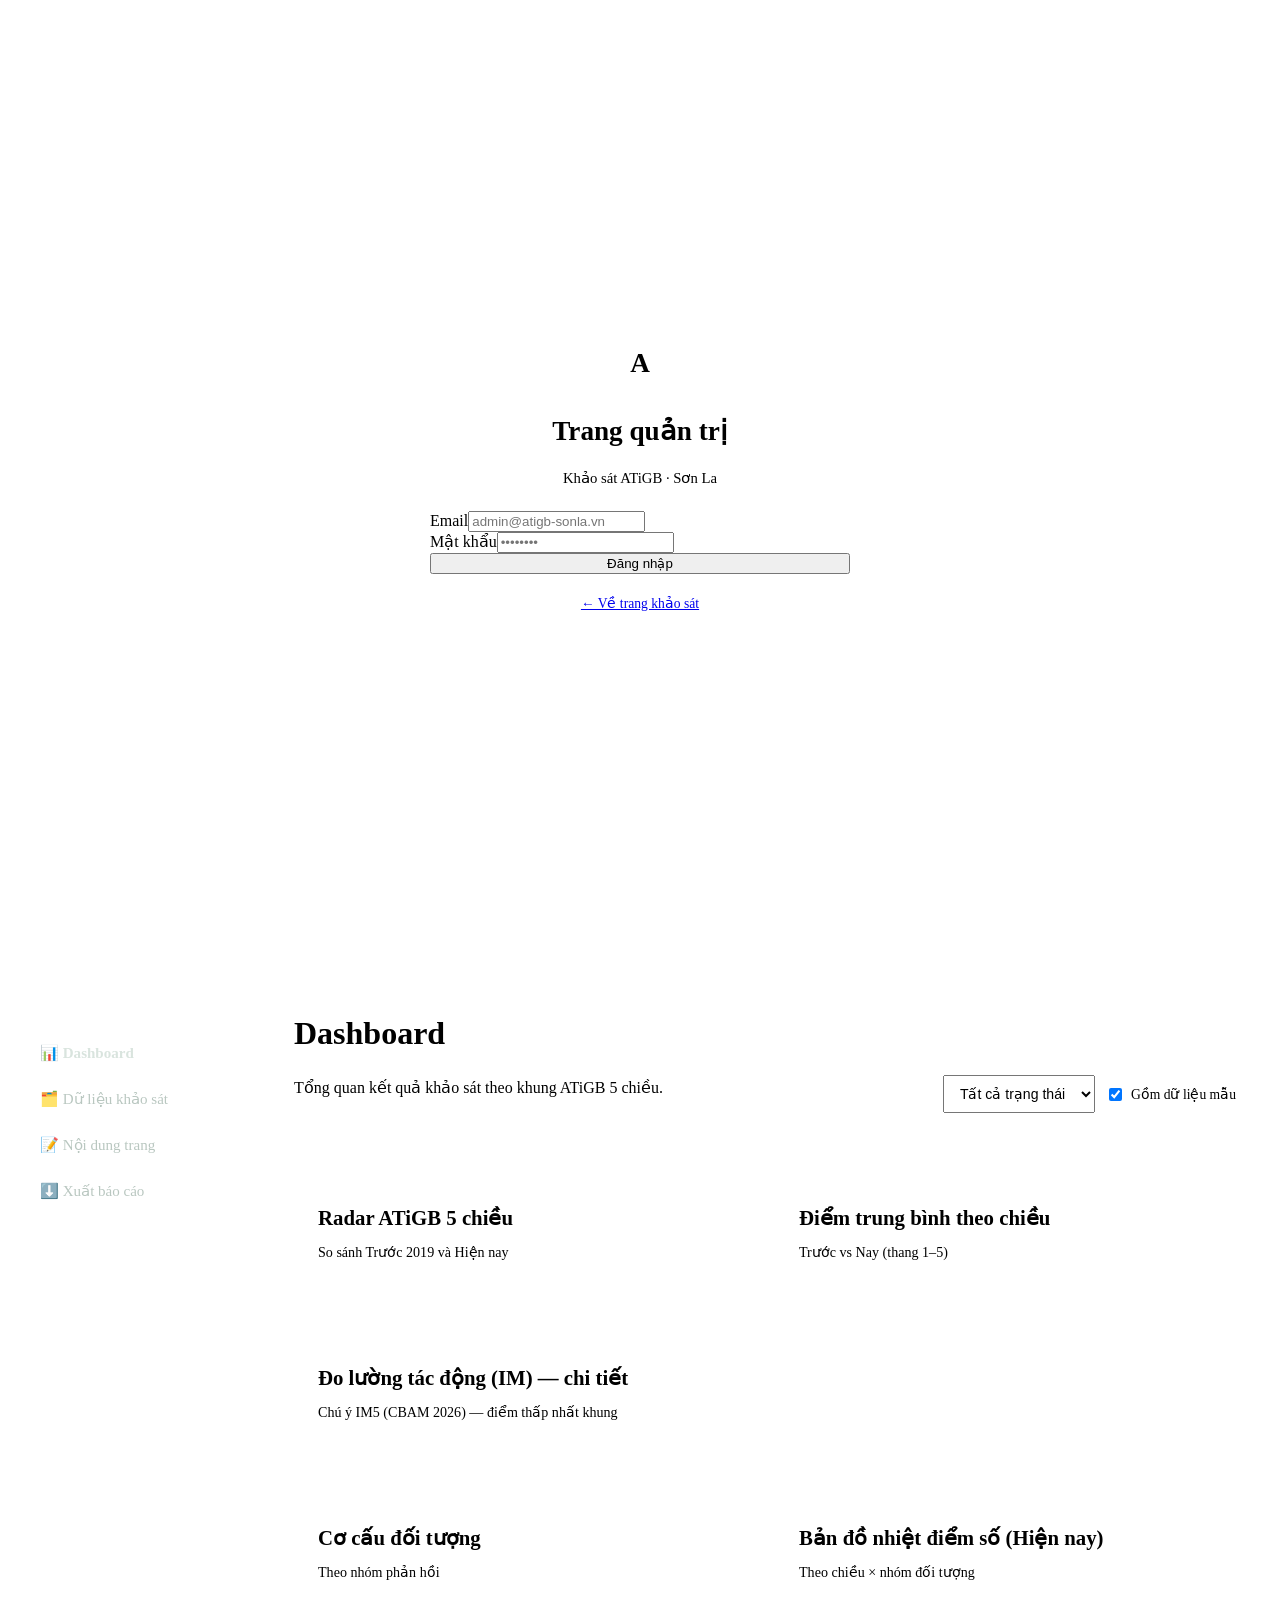
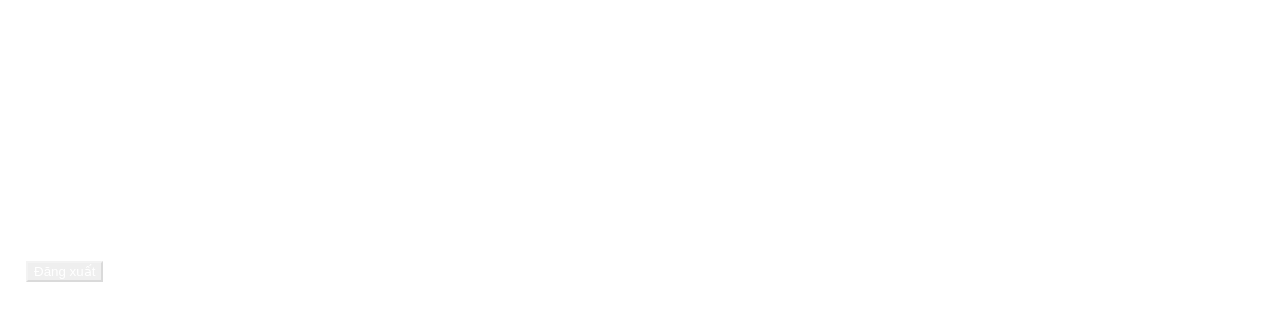
==== admin.html @ 23bc3c61 "add admin.html" ====
<!DOCTYPE html>
<html lang="vi">
<head>
<meta charset="UTF-8">
<meta name="viewport" content="width=device-width, initial-scale=1">
<title>Quản trị · Khảo sát ATiGB Sơn La</title>
<link rel="preconnect" href="https://fonts.googleapis.com">
<link rel="preconnect" href="https://fonts.gstatic.com" crossorigin>
<link href="https://fonts.googleapis.com/css2?family=Cormorant+Garamond:wght@500;600;700&family=Inter:wght@400;500;600;700&display=swap" rel="stylesheet">
<link rel="stylesheet" href="assets/style.css">
<link rel="icon" href="data:image/svg+xml,<svg xmlns='http://www.w3.org/2000/svg' viewBox='0 0 100 100'><rect width='100' height='100' rx='22' fill='%23137A3A'/><text x='50' y='68' font-size='58' text-anchor='middle' fill='%23A6E05A' font-family='Georgia'>A</text></svg>">
<style>
  body{background:var(--cream-2)}
  /* Login */
  .login-wrap{min-height:100vh;display:grid;place-items:center;padding:24px;
    background:radial-gradient(1000px 500px at 70% -10%,rgba(141,203,63,.16),transparent),linear-gradient(180deg,var(--cream),var(--cream-2))}
  .login-card{background:var(--paper);border:1px solid var(--line);border-radius:var(--radius-lg);
    padding:44px;max-width:420px;width:100%;box-shadow:var(--shadow-lg)}
  .login-card .mark{width:56px;height:56px;border-radius:16px;display:grid;place-items:center;margin:0 auto 20px;
    background:linear-gradient(135deg,var(--forest-2),var(--forest));color:var(--gold-2);font-family:var(--serif);font-size:1.7rem;font-weight:700}
  /* Admin shell */
  .admin-shell{display:grid;grid-template-columns:250px 1fr;min-height:100vh}
  .sidebar{background:var(--forest);color:#D9E4DE;padding:26px 18px;position:sticky;top:0;height:100vh;display:flex;flex-direction:column}
  .sidebar .brand{color:#fff;margin-bottom:32px}
  .sidebar .brand .mark{background:rgba(255,255,255,.1)}
  .side-nav{display:flex;flex-direction:column;gap:4px;flex:1}
  .side-nav button{display:flex;align-items:center;gap:12px;padding:12px 14px;border-radius:12px;border:none;
    background:transparent;color:#B9C7C0;font-family:var(--sans);font-size:.94rem;font-weight:500;cursor:pointer;text-align:left;transition:.2s;width:100%}
  .side-nav button:hover{background:rgba(255,255,255,.07);color:#fff}
  .side-nav button.active{background:var(--gold);color:var(--forest);font-weight:700}
  .side-foot{border-top:1px solid rgba(255,255,255,.12);padding-top:16px;font-size:.82rem;color:#8FA39A}
  .main{padding:32px 36px;overflow-x:hidden}
  .page-head{display:flex;justify-content:space-between;align-items:flex-end;flex-wrap:wrap;gap:16px;margin-bottom:28px}
  .page-head h1{font-size:2rem}
  .view{display:none}.view.active{display:block;animation:fade .35s ease}
  .kpi-grid{display:grid;grid-template-columns:repeat(4,1fr);gap:18px}
  @media(max-width:1100px){.kpi-grid{grid-template-columns:repeat(2,1fr)}.admin-shell{grid-template-columns:1fr}.sidebar{position:static;height:auto;flex-direction:row;align-items:center;flex-wrap:wrap}.side-nav{flex-direction:row;flex-wrap:wrap}.side-foot{display:none}}
  .kpi{background:var(--paper);border:1px solid var(--line);border-radius:var(--radius);padding:22px;box-shadow:var(--shadow-sm)}
  .kpi .n{font-family:var(--serif);font-size:2.6rem;color:var(--forest);line-height:1}
  .kpi .t{font-weight:600;margin-top:4px}.kpi .s{color:var(--muted);font-size:.82rem}
  .kpi .delta{font-size:.8rem;font-weight:700;padding:3px 9px;border-radius:100px;background:var(--gold-soft);color:var(--forest);display:inline-block;margin-top:8px}
  .panel{background:var(--paper);border:1px solid var(--line);border-radius:var(--radius);padding:24px;box-shadow:var(--shadow-sm);margin-top:20px}
  .panel h3{font-size:1.3rem;margin-bottom:4px}
  .panel .ph-sub{color:var(--muted);font-size:.88rem;margin-bottom:16px}
  .panel-grid{display:grid;grid-template-columns:1fr 1fr;gap:20px}
  @media(max-width:900px){.panel-grid{grid-template-columns:1fr}}
  .chart-legend{display:flex;gap:16px;justify-content:center;flex-wrap:wrap;margin-top:12px}
  .chart-legend .lg{display:inline-flex;align-items:center;gap:7px;font-size:.85rem;color:var(--ink-2);font-weight:500}
  .chart-legend .lg i{width:13px;height:13px;border-radius:4px;display:inline-block}
  table{width:100%;border-collapse:collapse;font-size:.88rem}
  th,td{padding:11px 12px;text-align:left;border-bottom:1px solid var(--line)}
  th{font-size:.74rem;letter-spacing:.05em;text-transform:uppercase;color:var(--muted);font-weight:700;position:sticky;top:0;background:var(--paper)}
  tbody tr:hover{background:var(--cream)}
  .badge-status{font-size:.72rem;font-weight:700;padding:3px 10px;border-radius:100px}
  .st-raw{background:#FBF0D6;color:#8A6D00}.st-cleaned{background:#DCF0E4;color:#1E5C40}
  .st-flagged{background:#FBE0D6;color:#8A3A1E}.st-excluded{background:#EEE;color:#888}
  .toolbar{display:flex;gap:10px;flex-wrap:wrap;align-items:center;margin-bottom:16px}
  .toolbar select,.toolbar input{padding:9px 12px;font-size:.88rem;width:auto}
  .table-scroll{overflow:auto;max-height:64vh;border:1px solid var(--line);border-radius:var(--radius-sm)}
  .icon-btn{background:none;border:1px solid var(--line-2);border-radius:8px;padding:5px 9px;cursor:pointer;font-size:.85rem;transition:.2s}
  .icon-btn:hover{border-color:var(--gold);background:var(--cream)}
  .modal-bg{position:fixed;inset:0;background:rgba(20,33,30,.5);backdrop-filter:blur(3px);z-index:100;display:none;place-items:center;padding:20px}
  .modal-bg.show{display:grid}
  .modal{background:var(--paper);border-radius:var(--radius-lg);max-width:760px;width:100%;max-height:88vh;overflow:auto;box-shadow:var(--shadow-lg)}
  .modal-head{padding:22px 26px;border-bottom:1px solid var(--line);display:flex;justify-content:space-between;align-items:center;position:sticky;top:0;background:var(--paper);z-index:2}
  .modal-body{padding:26px}
  .heat td{text-align:center;font-weight:600;color:#fff;border:2px solid var(--paper);border-radius:6px}
  .heat th{background:transparent}
  .heat td.lbl{background:var(--cream-2);color:var(--ink);text-align:left;font-weight:700}
</style>
</head>
<body>

<!-- LOGIN -->
<div class="login-wrap" id="loginView">
  <div class="login-card">
    <div class="mark">A</div>
    <h2 style="text-align:center;font-size:1.7rem">Trang quản trị</h2>
    <p style="text-align:center;color:var(--ink-2);margin-bottom:24px;font-size:.92rem">Khảo sát ATiGB · Sơn La</p>
    <form id="loginForm">
      <div class="field"><label>Email</label><input type="email" id="email" required autocomplete="username" placeholder="admin@atigb-sonla.vn"></div>
      <div class="field"><label>Mật khẩu</label><input type="password" id="password" required autocomplete="current-password" placeholder="••••••••"></div>
      <button class="btn btn-primary" style="width:100%" id="loginBtn" type="submit">Đăng nhập</button>
      <p id="loginErr" style="color:var(--danger);font-size:.85rem;text-align:center;margin-top:12px"></p>
    </form>
    <p style="text-align:center;margin-top:20px"><a href="index.html" style="font-size:.85rem">← Về trang khảo sát</a></p>
  </div>
</div>

<!-- ADMIN -->
<div class="admin-shell hidden" id="adminView">
  <aside class="sidebar">
    <div class="brand"><span class="mark">A</span><span>ATiGB Admin</span></div>
    <nav class="side-nav">
      <button data-view="dashboard" class="active">📊 Dashboard</button>
      <button data-view="responses">🗂️ Dữ liệu khảo sát</button>
      <button data-view="content">📝 Nội dung trang</button>
      <button data-view="export">⬇️ Xuất báo cáo</button>
    </nav>
    <div class="side-foot">
      <div id="userEmail" style="margin-bottom:10px;color:#B9C7C0"></div>
      <button class="btn btn-ghost btn-sm" id="logoutBtn" style="color:#fff;border-color:rgba(255,255,255,.3)">Đăng xuất</button>
    </div>
  </aside>

  <main class="main">
    <!-- DASHBOARD -->
    <section class="view active" id="view-dashboard">
      <div class="page-head">
        <div><h1>Dashboard</h1><p style="color:var(--ink-2)">Tổng quan kết quả khảo sát theo khung ATiGB 5 chiều.</p></div>
        <div class="toolbar" style="margin:0">
          <select id="dashFilter"><option value="all">Tất cả trạng thái</option><option value="cleaned">Đã làm sạch</option><option value="raw">Dữ liệu thô</option></select>
          <label style="display:flex;align-items:center;gap:6px;font-size:.85rem"><input type="checkbox" id="inclTest" checked style="width:auto"> Gồm dữ liệu mẫu</label>
        </div>
      </div>
      <div class="kpi-grid" id="kpis"></div>
      <div class="panel-grid">
        <div class="panel"><h3>Radar ATiGB 5 chiều</h3><p class="ph-sub">So sánh Trước 2019 và Hiện nay</p><div id="chartRadar"></div></div>
        <div class="panel"><h3>Điểm trung bình theo chiều</h3><p class="ph-sub">Trước vs Nay (thang 1–5)</p><div id="chartBar"></div></div>
      </div>
      <div class="panel"><h3>Đo lường tác động (IM) — chi tiết</h3><p class="ph-sub">Chú ý IM5 (CBAM 2026) — điểm thấp nhất khung</p><div id="chartLine"></div></div>
      <div class="panel-grid">
        <div class="panel"><h3>Cơ cấu đối tượng</h3><p class="ph-sub">Theo nhóm phản hồi</p><div id="chartDonut"></div></div>
        <div class="panel"><h3>Bản đồ nhiệt điểm số (Hiện nay)</h3><p class="ph-sub">Theo chiều × nhóm đối tượng</p><div id="heatTable" style="overflow:auto"></div></div>
      </div>
    </section>

    <!-- RESPONSES -->
    <section class="view" id="view-responses">
      <div class="page-head"><div><h1>Dữ liệu khảo sát</h1><p style="color:var(--ink-2)">Kiểm soát, làm sạch và chỉnh sửa phản hồi.</p></div></div>
      <div class="toolbar">
        <select id="fltType"><option value="">Mọi nhóm</option></select>
        <select id="fltStatus"><option value="">Mọi trạng thái</option><option value="raw">Thô</option><option value="cleaned">Đã sạch</option><option value="flagged">Gắn cờ</option><option value="excluded">Loại trừ</option></select>
        <select id="fltTest"><option value="">Tất cả</option><option value="false">Chỉ dữ liệu thật</option><option value="true">Chỉ dữ liệu mẫu</option></select>
        <input type="text" id="fltSearch" placeholder="Tìm địa bàn / đơn vị...">
        <span style="margin-left:auto;color:var(--muted);font-size:.85rem" id="rowCount"></span>
      </div>
      <div class="table-scroll">
        <table id="respTable">
          <thead><tr>
            <th>Thời gian</th><th>Nhóm</th><th>Địa bàn</th><th>KN</th><th>Đã trả lời</th><th>ĐTB nay</th><th>Trạng thái</th><th></th>
          </tr></thead>
          <tbody id="respBody"></tbody>
        </table>
      </div>
    </section>

    <!-- CONTENT -->
    <section class="view" id="view-content">
      <div class="page-head"><div><h1>Nội dung trang</h1><p style="color:var(--ink-2)">Quản lý tin tức và bài báo hiển thị công khai.</p></div></div>
      <div class="panel-grid">
        <div class="panel">
          <div style="display:flex;justify-content:space-between;align-items:center"><h3>Tin tức</h3><button class="btn btn-ghost btn-sm" id="addNews">+ Thêm</button></div>
          <div id="newsAdmin" class="mt-2"></div>
        </div>
        <div class="panel">
          <div style="display:flex;justify-content:space-between;align-items:center"><h3>Bài báo</h3><button class="btn btn-ghost btn-sm" id="addPub">+ Thêm</button></div>
          <div id="pubAdmin" class="mt-2"></div>
        </div>
      </div>
    </section>

    <!-- EXPORT -->
    <section class="view" id="view-export">
      <div class="page-head"><div><h1>Xuất báo cáo</h1><p style="color:var(--ink-2)">Tải dữ liệu và kết quả tổng hợp.</p></div></div>
      <div class="kpi-grid" style="grid-template-columns:repeat(3,1fr)">
        <div class="panel"><div class="icon" style="width:52px;height:52px;border-radius:14px;display:grid;place-items:center;background:var(--gold-soft);font-size:1.4rem;margin-bottom:14px">📄</div><h3>Dữ liệu thô (CSV)</h3><p style="color:var(--ink-2);font-size:.9rem;margin:8px 0 16px">Toàn bộ phản hồi, mỗi câu hỏi 1 cột (A/B).</p><button class="btn btn-primary btn-sm" id="expCsv">Tải CSV</button></div>
        <div class="panel"><div class="icon" style="width:52px;height:52px;border-radius:14px;display:grid;place-items:center;background:var(--gold-soft);font-size:1.4rem;margin-bottom:14px">🧾</div><h3>Dữ liệu JSON</h3><p style="color:var(--ink-2);font-size:.9rem;margin:8px 0 16px">Toàn bộ dữ liệu dạng JSON để phân tích SPSS/R.</p><button class="btn btn-primary btn-sm" id="expJson">Tải JSON</button></div>
        <div class="panel"><div class="icon" style="width:52px;height:52px;border-radius:14px;display:grid;place-items:center;background:var(--gold-soft);font-size:1.4rem;margin-bottom:14px">📊</div><h3>Tổng hợp ĐTB (CSV)</h3><p style="color:var(--ink-2);font-size:.9rem;margin:8px 0 16px">Điểm trung bình từng câu × trước/nay × nhóm.</p><button class="btn btn-primary btn-sm" id="expSummary">Tải tổng hợp</button></div>
      </div>
    </section>
  </main>
</div>

<!-- MODAL -->
<div class="modal-bg" id="modalBg"><div class="modal" id="modal"></div></div>

<script src="config.js"></script>
<script type="module" src="assets/admin.js"></script>
</body>
</html>
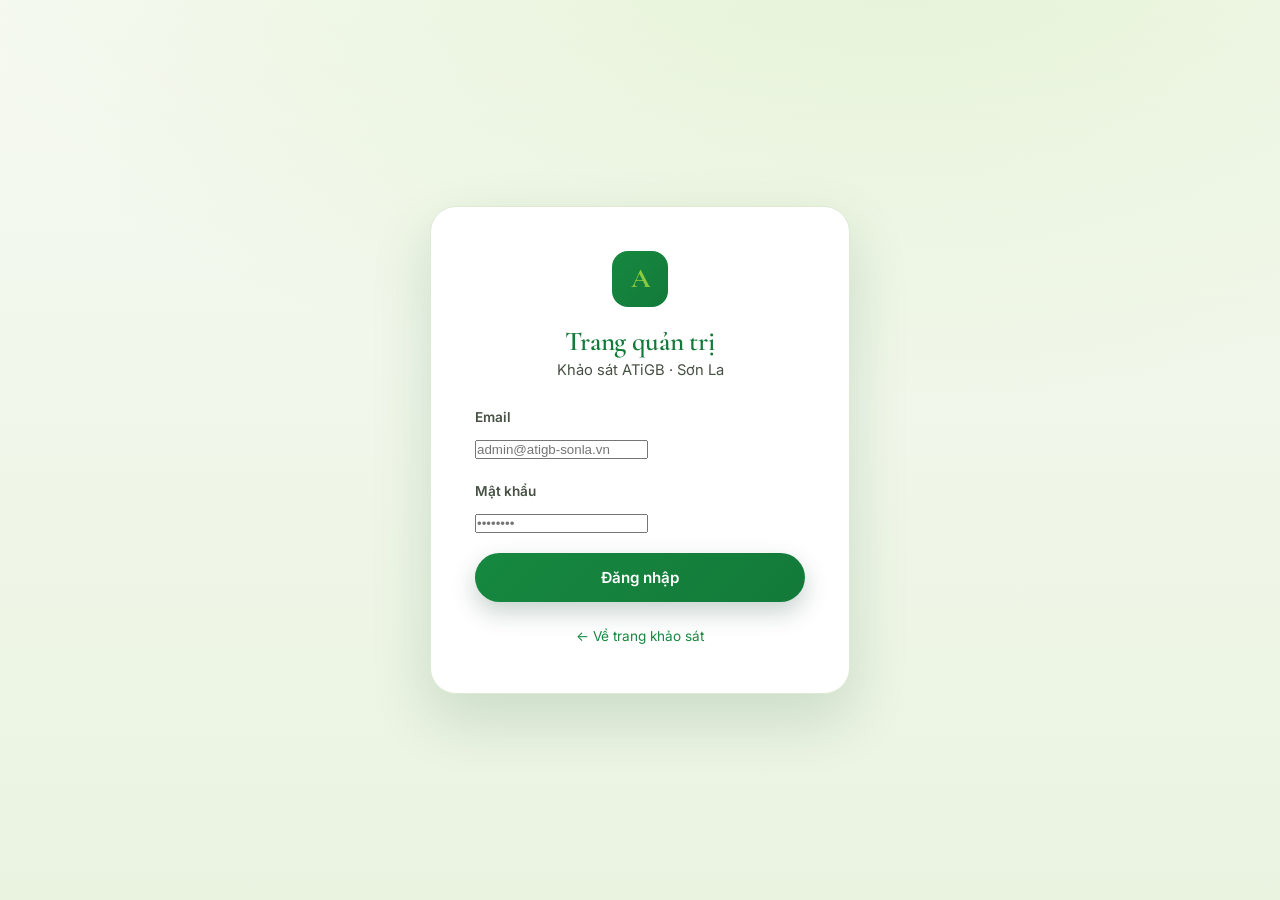
==== commit 09233221: "update admin.html" ====
--- a/admin.html
+++ b/admin.html
@@ -147,7 +147,7 @@
 
     <!-- CONTENT -->
     <section class="view" id="view-content">
-      <div class="page-head"><div><h1>Nội dung trang</h1><p style="color:var(--ink-2)">Quản lý tin tức và bài báo hiển thị công khai.</p></div></div>
+      <div class="page-head"><div><h1>Nội dung trang</h1><p style="color:var(--ink-2)">Quản lý tin tức, bài báo và ảnh sự kiện hiển thị công khai.</p></div></div>
       <div class="panel-grid">
         <div class="panel">
           <div style="display:flex;justify-content:space-between;align-items:center"><h3>Tin tức</h3><button class="btn btn-ghost btn-sm" id="addNews">+ Thêm</button></div>
@@ -157,6 +157,13 @@
           <div style="display:flex;justify-content:space-between;align-items:center"><h3>Bài báo</h3><button class="btn btn-ghost btn-sm" id="addPub">+ Thêm</button></div>
           <div id="pubAdmin" class="mt-2"></div>
         </div>
+      </div>
+      <div class="panel">
+        <div style="display:flex;justify-content:space-between;align-items:center">
+          <div><h3>Ảnh &amp; Sự kiện</h3><p class="ph-sub" style="margin:0">Ảnh khảo sát thực địa, hội thảo… (dán URL ảnh từ R2 Cloudflare)</p></div>
+          <button class="btn btn-ghost btn-sm" id="addEvent">+ Thêm sự kiện</button>
+        </div>
+        <div id="eventAdmin" class="mt-2" style="display:grid;grid-template-columns:repeat(auto-fill,minmax(220px,1fr));gap:12px"></div>
       </div>
     </section>
 
--- a/assets/style.css
+++ b/assets/style.css
@@ -0,0 +1,257 @@
+/* ============================================================
+   ATiGB Survey — Design System
+   Palette: forest green + gold + cream, luxurious & modern
+   ============================================================ */
+:root{
+  /* ASTRI brand: xanh lá đậm (wordmark) + xanh cốm (lá) + trắng */
+  --forest:#137A3A; --forest-2:#16883F; --forest-3:#2FA457;
+  --forest-deep:#0C5A29;
+  --gold:#5C9E2E; --gold-2:#8DCB3F; --gold-soft:#E9F5D7;   /* leaf/lime accent */
+  --lime:#8DCB3F; --lime-bright:#A6E05A;
+  --cream:#F6FAF2; --cream-2:#EAF3E0; --paper:#FFFFFF;
+  --ink:#182016; --ink-2:#465043; --muted:#84918010;
+  --muted:#7E8C79;
+  --line:#DFEAD3; --line-2:#CDDEBD;
+  --blue:#2E7D5B; --terra:#C77A34; --violet:#4E9A6B;
+  --danger:#B23A48; --ok:#16883F; --warn:#C99000;
+  --shadow-sm:0 1px 3px rgba(19,122,58,.07),0 1px 2px rgba(19,122,58,.05);
+  --shadow:0 8px 30px rgba(19,122,58,.10),0 2px 8px rgba(19,122,58,.06);
+  --shadow-lg:0 24px 60px rgba(12,90,41,.16);
+  --radius:18px; --radius-sm:12px; --radius-lg:26px;
+  --serif:'Cormorant Garamond',Georgia,'Times New Roman',serif;
+  --sans:'Inter',-apple-system,BlinkMacSystemFont,'Segoe UI',sans-serif;
+  --maxw:1180px;
+}
+*{box-sizing:border-box;margin:0;padding:0}
+html{scroll-behavior:smooth}
+body{
+  font-family:var(--sans);color:var(--ink);background:var(--cream);
+  line-height:1.65;font-size:16px;-webkit-font-smoothing:antialiased;
+  text-rendering:optimizeLegibility;
+}
+h1,h2,h3,h4{font-family:var(--serif);font-weight:600;line-height:1.12;letter-spacing:-.01em;color:var(--forest)}
+a{color:var(--forest-2);text-decoration:none}
+img{max-width:100%;display:block}
+.container{max-width:var(--maxw);margin:0 auto;padding:0 24px}
+.eyebrow{font-family:var(--sans);font-size:.72rem;font-weight:600;letter-spacing:.22em;
+  text-transform:uppercase;color:var(--gold);display:inline-flex;align-items:center;gap:.6em}
+.eyebrow::before{content:"";width:26px;height:1px;background:var(--gold)}
+.section{padding:96px 0;position:relative}
+.section-title{font-size:clamp(2rem,4vw,3.1rem);margin:.4rem 0 .6rem}
+.section-sub{color:var(--ink-2);max-width:640px;font-size:1.05rem}
+.center{text-align:center}
+.center .eyebrow{justify-content:center}
+.center .section-sub{margin-left:auto;margin-right:auto}
+
+/* ---------- Buttons ---------- */
+.btn{display:inline-flex;align-items:center;justify-content:center;gap:.5em;
+  font-family:var(--sans);font-weight:600;font-size:.95rem;padding:14px 28px;
+  border-radius:100px;border:1px solid transparent;cursor:pointer;transition:.25s cubic-bezier(.2,.7,.3,1);
+  text-decoration:none;white-space:nowrap}
+.btn-primary{background:linear-gradient(135deg,var(--forest-2),var(--forest));color:#fff;
+  box-shadow:0 10px 24px rgba(20,67,47,.24)}
+.btn-primary:hover{transform:translateY(-2px);box-shadow:0 16px 34px rgba(20,67,47,.30)}
+.btn-gold{background:linear-gradient(135deg,var(--gold-2),var(--gold));color:var(--forest);
+  box-shadow:0 10px 24px rgba(200,162,74,.3)}
+.btn-gold:hover{transform:translateY(-2px)}
+.btn-ghost{background:transparent;border-color:var(--line-2);color:var(--forest)}
+.btn-ghost:hover{background:var(--paper);border-color:var(--gold)}
+.btn-sm{padding:9px 16px;font-size:.85rem}
+.btn:disabled{opacity:.5;cursor:not-allowed;transform:none!important}
+
+/* ---------- Navbar ---------- */
+.nav{position:sticky;top:0;z-index:50;backdrop-filter:blur(14px);
+  background:rgba(250,247,240,.82);border-bottom:1px solid var(--line);transition:.3s}
+.nav-inner{display:flex;align-items:center;justify-content:space-between;height:74px}
+.brand{display:flex;align-items:center;gap:12px;font-family:var(--serif);font-weight:700;
+  font-size:1.15rem;color:var(--forest)}
+.brand .mark{width:40px;height:40px;border-radius:11px;display:grid;place-items:center;
+  background:linear-gradient(135deg,var(--forest-2),var(--forest));color:var(--gold-2);
+  font-family:var(--serif);font-size:1.2rem;font-weight:700;box-shadow:var(--shadow-sm)}
+.nav-links{display:flex;gap:6px;align-items:center}
+.nav-links a{padding:9px 15px;border-radius:100px;font-size:.9rem;font-weight:500;color:var(--ink-2);transition:.2s}
+.nav-links a:hover{color:var(--forest);background:var(--cream-2)}
+.nav-toggle{display:none;background:none;border:none;font-size:1.5rem;cursor:pointer;color:var(--forest)}
+@media(max-width:860px){
+  .nav-links{position:fixed;inset:74px 0 auto 0;flex-direction:column;background:var(--paper);
+    padding:16px;gap:4px;border-bottom:1px solid var(--line);box-shadow:var(--shadow);
+    transform:translateY(-120%);transition:.3s;align-items:stretch}
+  .nav-links.open{transform:translateY(0)}
+  .nav-links a{padding:14px}
+  .nav-toggle{display:block}
+}
+
+/* ---------- Hero ---------- */
+.hero{position:relative;overflow:hidden;background:
+  radial-gradient(1200px 600px at 80% -10%,rgba(141,203,63,.18),transparent 60%),
+  radial-gradient(900px 500px at 0% 20%,rgba(19,122,58,.10),transparent 55%),
+  linear-gradient(180deg,var(--cream),var(--cream-2))}
+.hero-inner{padding:90px 0 100px;display:grid;grid-template-columns:1.15fr .85fr;gap:56px;align-items:center}
+.hero h1{font-size:clamp(2.4rem,5vw,4.2rem);margin:18px 0 20px}
+.hero .lead{font-size:1.18rem;color:var(--ink-2);max-width:560px;margin-bottom:32px}
+.hero-cta{display:flex;gap:14px;flex-wrap:wrap}
+.hero-badges{display:flex;gap:28px;margin-top:40px;flex-wrap:wrap}
+.hero-badge b{display:block;font-family:var(--serif);font-size:2rem;color:var(--forest);line-height:1}
+.hero-badge span{font-size:.82rem;color:var(--muted)}
+.hero-art{position:relative}
+.hero-card{background:var(--paper);border:1px solid var(--line);border-radius:var(--radius-lg);
+  padding:30px;box-shadow:var(--shadow-lg)}
+.hero-card h4{font-family:var(--sans);font-size:.75rem;letter-spacing:.15em;text-transform:uppercase;
+  color:var(--gold);margin-bottom:18px}
+@media(max-width:860px){.hero-inner{grid-template-columns:1fr;gap:40px;padding:56px 0 64px}}
+
+/* ---------- Stat band (số liệu thật) ---------- */
+.statband{background:linear-gradient(135deg,var(--forest),var(--forest-deep));color:#fff;padding:56px 0}
+.statband .container{position:relative}
+.stat-head{display:flex;align-items:baseline;justify-content:space-between;gap:16px;flex-wrap:wrap;margin-bottom:28px}
+.stat-head h3{color:#fff;font-size:1.7rem}
+.stat-head .src{font-size:.78rem;color:rgba(255,255,255,.6)}
+.stat-grid{display:grid;grid-template-columns:repeat(6,1fr);gap:20px}
+@media(max-width:900px){.stat-grid{grid-template-columns:repeat(3,1fr)}}
+@media(max-width:560px){.stat-grid{grid-template-columns:repeat(2,1fr)}}
+.stat{position:relative;padding-left:16px}
+.stat::before{content:"";position:absolute;left:0;top:4px;bottom:4px;width:3px;border-radius:3px;background:var(--lime)}
+.stat .sn{font-family:var(--serif);font-size:2.3rem;font-weight:700;line-height:1;color:var(--lime-bright)}
+.stat .su{font-size:.78rem;color:rgba(255,255,255,.7);margin-left:4px}
+.stat .sl{font-size:.9rem;font-weight:600;margin-top:6px;color:#fff}
+.stat .ss{font-size:.76rem;color:rgba(255,255,255,.6)}
+
+/* ---------- ATiGB explainer ---------- */
+.atigb-grid{display:grid;grid-template-columns:repeat(5,1fr);gap:16px}
+@media(max-width:960px){.atigb-grid{grid-template-columns:repeat(2,1fr)}}
+@media(max-width:560px){.atigb-grid{grid-template-columns:1fr}}
+.atigb-card{background:var(--paper);border:1px solid var(--line);border-radius:var(--radius);padding:22px;
+  box-shadow:var(--shadow-sm);position:relative;overflow:hidden;transition:.3s}
+.atigb-card:hover{transform:translateY(-3px);box-shadow:var(--shadow)}
+.atigb-card::before{content:"";position:absolute;top:0;left:0;right:0;height:4px;background:var(--dc)}
+.atigb-card .code{font-family:var(--serif);font-size:2.4rem;font-weight:700;color:var(--dc);line-height:1}
+.atigb-card h4{font-size:1.12rem;margin:6px 0 4px}
+.atigb-card .full{font-size:.72rem;letter-spacing:.12em;text-transform:uppercase;color:var(--muted);font-weight:600}
+.atigb-card p{font-size:.86rem;color:var(--ink-2);margin-top:8px}
+.atigb-card .qn{margin-top:12px;font-size:.75rem;font-weight:700;color:var(--dc);background:var(--gold-soft);
+  display:inline-block;padding:3px 10px;border-radius:100px}
+
+/* ---------- Cards / grid ---------- */
+.grid{display:grid;gap:24px}
+.g-2{grid-template-columns:repeat(2,1fr)}
+.g-3{grid-template-columns:repeat(3,1fr)}
+.g-4{grid-template-columns:repeat(4,1fr)}
+@media(max-width:960px){.g-3,.g-4{grid-template-columns:repeat(2,1fr)}}
+@media(max-width:620px){.g-2,.g-3,.g-4{grid-template-columns:1fr}}
+.card{background:var(--paper);border:1px solid var(--line);border-radius:var(--radius);
+  padding:28px;box-shadow:var(--shadow-sm);transition:.3s}
+.card:hover{box-shadow:var(--shadow);transform:translateY(-3px);border-color:var(--line-2)}
+.card .icon{width:52px;height:52px;border-radius:14px;display:grid;place-items:center;
+  background:var(--gold-soft);color:var(--forest);font-size:1.4rem;margin-bottom:18px}
+.card h3{font-size:1.4rem;margin-bottom:8px}
+
+/* dimension chips */
+.dims{display:flex;gap:10px;flex-wrap:wrap;margin-top:8px}
+.dim-chip{display:inline-flex;align-items:center;gap:8px;padding:8px 14px;border-radius:100px;
+  background:var(--paper);border:1px solid var(--line);font-size:.85rem;font-weight:600}
+.dim-dot{width:10px;height:10px;border-radius:50%}
+
+/* ---------- News ---------- */
+.news-grid{display:grid;grid-template-columns:1.4fr 1fr 1fr;gap:22px}
+@media(max-width:900px){.news-grid{grid-template-columns:1fr}}
+.news-card{background:var(--paper);border:1px solid var(--line);border-radius:var(--radius);
+  overflow:hidden;box-shadow:var(--shadow-sm);transition:.3s;display:flex;flex-direction:column}
+.news-card:hover{box-shadow:var(--shadow);transform:translateY(-3px)}
+.news-card .thumb{height:170px;background:
+  linear-gradient(135deg,var(--forest),var(--forest-3));position:relative;display:grid;place-items:center;
+  color:var(--gold-2);font-size:2.4rem}
+.news-card.feature .thumb{height:240px}
+.news-body{padding:22px;display:flex;flex-direction:column;gap:10px;flex:1}
+.news-body .meta{font-size:.78rem;color:var(--muted);display:flex;gap:10px;align-items:center}
+.news-body h3{font-size:1.25rem}
+.tag{font-size:.72rem;font-weight:600;color:var(--gold);letter-spacing:.08em;text-transform:uppercase}
+
+/* ---------- Survey ---------- */
+.survey-wrap{max-width:900px;margin:0 auto}
+.progress-bar{position:sticky;top:74px;z-index:20;background:rgba(250,247,240,.9);
+  backdrop-filter:blur(10px);padding:16px 0;border-bottom:1px solid var(--line)}
+.progress-track{height:8px;background:var(--cream-2);border-radius:100px;overflow:hidden}
+.progress-fill{height:100%;background:linear-gradient(90deg,var(--gold),var(--forest-3));
+  border-radius:100px;transition:width .4s cubic-bezier(.2,.7,.3,1);width:0}
+.progress-meta{display:flex;justify-content:space-between;font-size:.82rem;color:var(--ink-2);margin-top:8px}
+.step{display:none;animation:fade .4s ease}
+.step.active{display:block}
+@keyframes fade{from{opacity:0;transform:translateY(10px)}to{opacity:1;transform:none}}
+.step-head{margin-bottom:24px}
+.step-head .badge{display:inline-flex;align-items:center;gap:8px;padding:7px 15px;border-radius:100px;
+  font-size:.8rem;font-weight:700;color:#fff;margin-bottom:12px}
+.q-item{background:var(--paper);border:1px solid var(--line);border-radius:var(--radius);
+  padding:22px 24px;margin-bottom:16px;box-shadow:var(--shadow-sm)}
+.q-item .q-text{font-weight:500;margin-bottom:16px;display:flex;gap:10px}
+.q-item .q-num{color:var(--gold);font-family:var(--serif);font-weight:700;font-size:1.05rem}
+.q-cols{display:grid;grid-template-columns:1fr 1fr;gap:20px}
+@media(max-width:620px){.q-cols{grid-template-columns:1fr}}
+.q-col-label{font-size:.78rem;font-weight:700;letter-spacing:.05em;text-transform:uppercase;margin-bottom:8px}
+.q-col-label.before{color:var(--terra)}
+.q-col-label.now{color:var(--blue)}
+.likert{display:flex;gap:6px}
+.likert label{flex:1;position:relative;cursor:pointer}
+.likert input{position:absolute;opacity:0}
+.likert .dot{display:grid;place-items:center;height:42px;border-radius:11px;
+  border:1.5px solid var(--line-2);background:var(--cream);font-weight:600;font-size:.95rem;
+  color:var(--ink-2);transition:.18s}
+.likert label:hover .dot{border-color:var(--gold)}
+.likert.before input:checked+.dot{background:var(--terra);border-color:var(--terra);color:#fff}
+.likert.now input:checked+.dot{background:var(--blue);border-color:var(--blue);color:#fff}
+.scale-hint{display:flex;justify-content:space-between;font-size:.72rem;color:var(--muted);margin-top:6px}
+.survey-nav{display:flex;justify-content:space-between;gap:14px;margin-top:28px}
+.open-q{margin-bottom:20px}
+.open-q label{display:block;font-weight:500;margin-bottom:10px}
+textarea,input[type=text],input[type=number],select{
+  width:100%;font-family:var(--sans);font-size:.95rem;padding:13px 15px;border:1.5px solid var(--line-2);
+  border-radius:var(--radius-sm);background:var(--paper);color:var(--ink);transition:.2s;resize:vertical}
+textarea:focus,input:focus,select:focus{outline:none;border-color:var(--gold);box-shadow:0 0 0 4px var(--gold-soft)}
+.field{margin-bottom:18px}
+.field label{display:block;font-size:.85rem;font-weight:600;margin-bottom:7px;color:var(--ink-2)}
+.field-row{display:grid;grid-template-columns:1fr 1fr;gap:16px}
+@media(max-width:620px){.field-row{grid-template-columns:1fr}}
+.thankyou{text-align:center;padding:60px 20px}
+.thankyou .check{width:90px;height:90px;border-radius:50%;margin:0 auto 24px;display:grid;place-items:center;
+  background:linear-gradient(135deg,var(--forest-3),var(--forest));color:var(--gold-2);font-size:2.6rem;
+  box-shadow:var(--shadow-lg)}
+
+/* ---------- Publications & events ---------- */
+.pub-item{display:flex;gap:18px;padding:22px;background:var(--paper);border:1px solid var(--line);
+  border-radius:var(--radius);box-shadow:var(--shadow-sm);transition:.3s}
+.pub-item:hover{box-shadow:var(--shadow);transform:translateY(-2px)}
+.pub-code{flex-shrink:0;width:54px;height:54px;border-radius:14px;display:grid;place-items:center;
+  background:var(--forest);color:var(--gold-2);font-family:var(--serif);font-weight:700;font-size:1.1rem}
+.pub-meta{display:flex;gap:8px;flex-wrap:wrap;margin-top:10px}
+.pill{font-size:.72rem;font-weight:600;padding:4px 11px;border-radius:100px;background:var(--cream-2);color:var(--ink-2)}
+.pill.q{background:var(--gold-soft);color:var(--forest)}
+.gallery{display:grid;grid-template-columns:repeat(3,1fr);gap:16px}
+@media(max-width:760px){.gallery{grid-template-columns:repeat(2,1fr)}}
+.gallery .ph{aspect-ratio:4/3;border-radius:var(--radius);background:linear-gradient(135deg,var(--forest-3),var(--forest));
+  display:grid;place-items:center;color:var(--gold-2);font-size:2rem;position:relative;overflow:hidden}
+.gallery .ph span.cap{position:absolute;bottom:0;left:0;right:0;padding:14px;font-family:var(--sans);
+  font-size:.82rem;color:#fff;background:linear-gradient(transparent,rgba(20,67,47,.85));text-align:left}
+
+/* ---------- Footer ---------- */
+.footer{background:var(--forest);color:#D9E4DE;padding:64px 0 32px}
+.footer h4{color:#fff;font-family:var(--sans);font-size:.78rem;letter-spacing:.14em;text-transform:uppercase;
+  color:var(--gold-2);margin-bottom:16px}
+.footer a{color:#B9C7C0}.footer a:hover{color:var(--gold-2)}
+.footer-grid{display:grid;grid-template-columns:1.5fr 1fr 1fr;gap:40px;margin-bottom:40px}
+@media(max-width:760px){.footer-grid{grid-template-columns:1fr}}
+.footer-bottom{border-top:1px solid rgba(255,255,255,.12);padding-top:24px;font-size:.85rem;color:#8FA39A;
+  display:flex;justify-content:space-between;flex-wrap:wrap;gap:10px}
+
+/* ---------- Toast ---------- */
+.toast{position:fixed;bottom:24px;left:50%;transform:translateX(-50%) translateY(120%);
+  background:var(--forest);color:#fff;padding:14px 24px;border-radius:100px;box-shadow:var(--shadow-lg);
+  z-index:200;transition:.4s;font-size:.9rem;font-weight:500}
+.toast.show{transform:translateX(-50%) translateY(0)}
+.toast.err{background:var(--danger)}
+
+/* ---------- utilities ---------- */
+.mt-1{margin-top:12px}.mt-2{margin-top:24px}.mt-3{margin-top:40px}
+.hidden{display:none!important}
+.spinner{width:20px;height:20px;border:2.5px solid rgba(255,255,255,.35);border-top-color:#fff;
+  border-radius:50%;animation:spin .7s linear infinite;display:inline-block}
+@keyframes spin{to{transform:rotate(360deg)}}
+.divider-leaf{text-align:center;color:var(--gold);font-size:1.4rem;margin:8px 0}
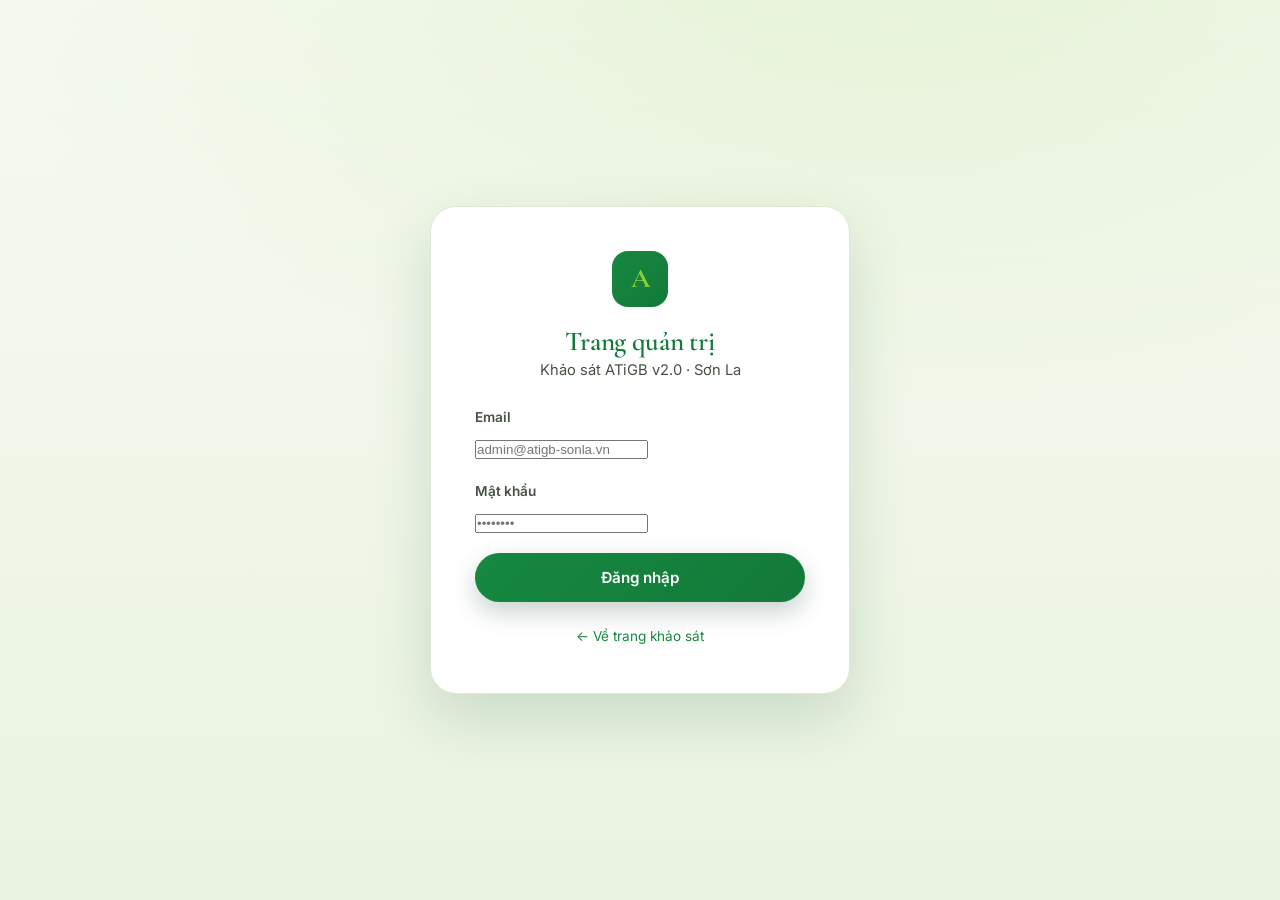
==== commit e3a5a523: "ATiGB v2.0 admin: 7-dimension support, enumerator management, data quality dashboard, multi-round co" ====
--- a/admin.html
+++ b/admin.html
@@ -3,11 +3,12 @@
 <head>
 <meta charset="UTF-8">
 <meta name="viewport" content="width=device-width, initial-scale=1">
-<title>Quản trị · Khảo sát ATiGB Sơn La</title>
+<title>Quản trị · Khảo sát ATiGB Sơn La v2.0</title>
 <link rel="preconnect" href="https://fonts.googleapis.com">
 <link rel="preconnect" href="https://fonts.gstatic.com" crossorigin>
 <link href="https://fonts.googleapis.com/css2?family=Cormorant+Garamond:wght@500;600;700&family=Inter:wght@400;500;600;700&display=swap" rel="stylesheet">
-<link rel="stylesheet" href="assets/style.css">
+<link rel="stylesheet" href="assets/style.css?v=20260909">
+<link rel="stylesheet" href="assets/v2.css?v=20260909">
 <link rel="icon" href="data:image/svg+xml,<svg xmlns='http://www.w3.org/2000/svg' viewBox='0 0 100 100'><rect width='100' height='100' rx='22' fill='%23137A3A'/><text x='50' y='68' font-size='58' text-anchor='middle' fill='%23A6E05A' font-family='Georgia'>A</text></svg>">
 <style>
   body{background:var(--cream-2)}
@@ -23,11 +24,12 @@
   .sidebar{background:var(--forest);color:#D9E4DE;padding:26px 18px;position:sticky;top:0;height:100vh;display:flex;flex-direction:column}
   .sidebar .brand{color:#fff;margin-bottom:32px}
   .sidebar .brand .mark{background:rgba(255,255,255,.1)}
-  .side-nav{display:flex;flex-direction:column;gap:4px;flex:1}
+  .side-nav{display:flex;flex-direction:column;gap:4px;flex:1;overflow-y:auto}
   .side-nav button{display:flex;align-items:center;gap:12px;padding:12px 14px;border-radius:12px;border:none;
     background:transparent;color:#B9C7C0;font-family:var(--sans);font-size:.94rem;font-weight:500;cursor:pointer;text-align:left;transition:.2s;width:100%}
   .side-nav button:hover{background:rgba(255,255,255,.07);color:#fff}
   .side-nav button.active{background:var(--gold);color:var(--forest);font-weight:700}
+  .side-nav .nav-section{font-size:.7rem;text-transform:uppercase;letter-spacing:.08em;color:#6B8278;padding:14px 14px 6px;font-weight:700}
   .side-foot{border-top:1px solid rgba(255,255,255,.12);padding-top:16px;font-size:.82rem;color:#8FA39A}
   .main{padding:32px 36px;overflow-x:hidden}
   .page-head{display:flex;justify-content:space-between;align-items:flex-end;flex-wrap:wrap;gap:16px;margin-bottom:28px}
@@ -76,7 +78,7 @@
   <div class="login-card">
     <div class="mark">A</div>
     <h2 style="text-align:center;font-size:1.7rem">Trang quản trị</h2>
-    <p style="text-align:center;color:var(--ink-2);margin-bottom:24px;font-size:.92rem">Khảo sát ATiGB · Sơn La</p>
+    <p style="text-align:center;color:var(--ink-2);margin-bottom:24px;font-size:.92rem">Khảo sát ATiGB v2.0 · Sơn La</p>
     <form id="loginForm">
       <div class="field"><label>Email</label><input type="email" id="email" required autocomplete="username" placeholder="admin@atigb-sonla.vn"></div>
       <div class="field"><label>Mật khẩu</label><input type="password" id="password" required autocomplete="current-password" placeholder="••••••••"></div>
@@ -90,10 +92,16 @@
 <!-- ADMIN -->
 <div class="admin-shell hidden" id="adminView">
   <aside class="sidebar">
-    <div class="brand"><span class="mark">A</span><span>ATiGB Admin</span></div>
+    <div class="brand"><span class="mark">A</span><span>ATiGB Admin v2</span></div>
     <nav class="side-nav">
+      <div class="nav-section">Phân tích</div>
       <button data-view="dashboard" class="active">📊 Dashboard</button>
+      <button data-view="quality">🔍 Chất lượng dữ liệu</button>
+      <button data-view="rounds">🔄 So sánh đa đợt</button>
+      <div class="nav-section">Dữ liệu</div>
       <button data-view="responses">🗂️ Dữ liệu khảo sát</button>
+      <button data-view="enumerators">👥 Điều tra viên</button>
+      <div class="nav-section">Nội dung</div>
       <button data-view="content">📝 Nội dung trang</button>
       <button data-view="export">⬇️ Xuất báo cáo</button>
     </nav>
@@ -107,7 +115,7 @@
     <!-- DASHBOARD -->
     <section class="view active" id="view-dashboard">
       <div class="page-head">
-        <div><h1>Dashboard</h1><p style="color:var(--ink-2)">Tổng quan kết quả khảo sát theo khung ATiGB 5 chiều.</p></div>
+        <div><h1>Dashboard</h1><p style="color:var(--ink-2)">Tổng quan kết quả khảo sát theo khung ATiGB (tự phát hiện v1.0/v2.0).</p></div>
         <div class="toolbar" style="margin:0">
           <select id="dashFilter"><option value="all">Tất cả trạng thái</option><option value="cleaned">Đã làm sạch</option><option value="raw">Dữ liệu thô</option></select>
           <label style="display:flex;align-items:center;gap:6px;font-size:.85rem"><input type="checkbox" id="inclTest" checked style="width:auto"> Gồm dữ liệu mẫu</label>
@@ -115,7 +123,7 @@
       </div>
       <div class="kpi-grid" id="kpis"></div>
       <div class="panel-grid">
-        <div class="panel"><h3>Radar ATiGB 5 chiều</h3><p class="ph-sub">So sánh Trước 2019 và Hiện nay</p><div id="chartRadar"></div></div>
+        <div class="panel"><h3>Radar ATiGB</h3><p class="ph-sub">So sánh Trước 2019 và Hiện nay</p><div id="chartRadar"></div></div>
         <div class="panel"><h3>Điểm trung bình theo chiều</h3><p class="ph-sub">Trước vs Nay (thang 1–5)</p><div id="chartBar"></div></div>
       </div>
       <div class="panel"><h3>Đo lường tác động (IM) — chi tiết</h3><p class="ph-sub">Chú ý IM5 (CBAM 2026) — điểm thấp nhất khung</p><div id="chartLine"></div></div>
@@ -123,6 +131,22 @@
         <div class="panel"><h3>Cơ cấu đối tượng</h3><p class="ph-sub">Theo nhóm phản hồi</p><div id="chartDonut"></div></div>
         <div class="panel"><h3>Bản đồ nhiệt điểm số (Hiện nay)</h3><p class="ph-sub">Theo chiều × nhóm đối tượng</p><div id="heatTable" style="overflow:auto"></div></div>
       </div>
+    </section>
+
+    <!-- DATA QUALITY -->
+    <section class="view" id="view-quality">
+      <div class="page-head">
+        <div><h1>Chất lượng dữ liệu</h1><p style="color:var(--ink-2)">Kiểm tra hoàn thành, straight-lining, extreme responding và điểm chất lượng từng phiếu.</p></div>
+      </div>
+      <div id="qualityRoot"></div>
+    </section>
+
+    <!-- MULTI-ROUND COMPARISON -->
+    <section class="view" id="view-rounds">
+      <div class="page-head">
+        <div><h1>So sánh đa đợt</h1><p style="color:var(--ink-2)">So sánh kết quả giữa đợt 1 (v1.0, 5 chiều) và đợt 2 (v2.0, 7 chiều).</p></div>
+      </div>
+      <div id="roundsRoot"></div>
     </section>
 
     <!-- RESPONSES -->
@@ -132,15 +156,32 @@
         <select id="fltType"><option value="">Mọi nhóm</option></select>
         <select id="fltStatus"><option value="">Mọi trạng thái</option><option value="raw">Thô</option><option value="cleaned">Đã sạch</option><option value="flagged">Gắn cờ</option><option value="excluded">Loại trừ</option></select>
         <select id="fltTest"><option value="">Tất cả</option><option value="false">Chỉ dữ liệu thật</option><option value="true">Chỉ dữ liệu mẫu</option></select>
+        <select id="fltRound"><option value="">Mọi đợt</option><option value="1">Đợt 1 (v1.0)</option><option value="2">Đợt 2 (v2.0)</option></select>
         <input type="text" id="fltSearch" placeholder="Tìm địa bàn / đơn vị...">
         <span style="margin-left:auto;color:var(--muted);font-size:.85rem" id="rowCount"></span>
       </div>
       <div class="table-scroll">
         <table id="respTable">
           <thead><tr>
-            <th>Thời gian</th><th>Nhóm</th><th>Địa bàn</th><th>KN</th><th>Đã trả lời</th><th>ĐTB nay</th><th>Trạng thái</th><th></th>
+            <th>Thời gian</th><th>Nhóm</th><th>Địa bàn</th><th>Đã trả lời</th><th>ĐTB nay</th><th>Trạng thái</th><th>Đợt</th><th>ĐTV</th><th></th>
           </tr></thead>
           <tbody id="respBody"></tbody>
+        </table>
+      </div>
+    </section>
+
+    <!-- ENUMERATORS -->
+    <section class="view" id="view-enumerators">
+      <div class="page-head">
+        <div><h1>Điều tra viên</h1><p style="color:var(--ink-2)">Quản lý đội ngũ điều tra viên và theo dõi chất lượng thu thập.</p></div>
+        <button class="btn btn-primary btn-sm" id="addEnum">+ Thêm điều tra viên</button>
+      </div>
+      <div class="table-scroll">
+        <table>
+          <thead><tr>
+            <th>Họ tên</th><th>Điện thoại</th><th>Địa bàn</th><th>Số phiếu</th><th>Gắn cờ</th><th>Tỷ lệ sạch</th><th>Trạng thái</th><th></th>
+          </tr></thead>
+          <tbody id="enumBody"></tbody>
         </table>
       </div>
     </section>
@@ -169,9 +210,9 @@
 
     <!-- EXPORT -->
     <section class="view" id="view-export">
-      <div class="page-head"><div><h1>Xuất báo cáo</h1><p style="color:var(--ink-2)">Tải dữ liệu và kết quả tổng hợp.</p></div></div>
+      <div class="page-head"><div><h1>Xuất báo cáo</h1><p style="color:var(--ink-2)">Tải dữ liệu và kết quả tổng hợp (bao gồm trường v2.0).</p></div></div>
       <div class="kpi-grid" style="grid-template-columns:repeat(3,1fr)">
-        <div class="panel"><div class="icon" style="width:52px;height:52px;border-radius:14px;display:grid;place-items:center;background:var(--gold-soft);font-size:1.4rem;margin-bottom:14px">📄</div><h3>Dữ liệu thô (CSV)</h3><p style="color:var(--ink-2);font-size:.9rem;margin:8px 0 16px">Toàn bộ phản hồi, mỗi câu hỏi 1 cột (A/B).</p><button class="btn btn-primary btn-sm" id="expCsv">Tải CSV</button></div>
+        <div class="panel"><div class="icon" style="width:52px;height:52px;border-radius:14px;display:grid;place-items:center;background:var(--gold-soft);font-size:1.4rem;margin-bottom:14px">📄</div><h3>Dữ liệu thô (CSV)</h3><p style="color:var(--ink-2);font-size:.9rem;margin:8px 0 16px">Toàn bộ phản hồi, mỗi câu hỏi 1 cột (A/B) + trường v2.0.</p><button class="btn btn-primary btn-sm" id="expCsv">Tải CSV</button></div>
         <div class="panel"><div class="icon" style="width:52px;height:52px;border-radius:14px;display:grid;place-items:center;background:var(--gold-soft);font-size:1.4rem;margin-bottom:14px">🧾</div><h3>Dữ liệu JSON</h3><p style="color:var(--ink-2);font-size:.9rem;margin:8px 0 16px">Toàn bộ dữ liệu dạng JSON để phân tích SPSS/R.</p><button class="btn btn-primary btn-sm" id="expJson">Tải JSON</button></div>
         <div class="panel"><div class="icon" style="width:52px;height:52px;border-radius:14px;display:grid;place-items:center;background:var(--gold-soft);font-size:1.4rem;margin-bottom:14px">📊</div><h3>Tổng hợp ĐTB (CSV)</h3><p style="color:var(--ink-2);font-size:.9rem;margin:8px 0 16px">Điểm trung bình từng câu × trước/nay × nhóm.</p><button class="btn btn-primary btn-sm" id="expSummary">Tải tổng hợp</button></div>
       </div>
@@ -182,7 +223,7 @@
 <!-- MODAL -->
 <div class="modal-bg" id="modalBg"><div class="modal" id="modal"></div></div>
 
-<script src="config.js"></script>
-<script type="module" src="assets/admin.js"></script>
+<script src="config.js?v=20260909"></script>
+<script type="module" src="assets/admin.js?v=20260909"></script>
 </body>
 </html>
--- a/assets/style.css
+++ b/assets/style.css
@@ -196,8 +196,8 @@
   border:1.5px solid var(--line-2);background:var(--cream);font-weight:600;font-size:.95rem;
   color:var(--ink-2);transition:.18s}
 .likert label:hover .dot{border-color:var(--gold)}
-.likert.before input:checked+.dot{background:var(--terra);border-color:var(--terra);color:#fff}
-.likert.now input:checked+.dot{background:var(--blue);border-color:var(--blue);color:#fff}
+.likert.a input:checked+.dot{background:var(--terra);border-color:var(--terra);color:#fff}
+.likert.b input:checked+.dot{background:var(--blue);border-color:var(--blue);color:#fff}
 .scale-hint{display:flex;justify-content:space-between;font-size:.72rem;color:var(--muted);margin-top:6px}
 .survey-nav{display:flex;justify-content:space-between;gap:14px;margin-top:28px}
 .open-q{margin-bottom:20px}
@@ -255,3 +255,13 @@
   border-radius:50%;animation:spin .7s linear infinite;display:inline-block}
 @keyframes spin{to{transform:rotate(360deg)}}
 .divider-leaf{text-align:center;color:var(--gold);font-size:1.4rem;margin:8px 0}
+
+/* Chú thích biểu đồ (radar / cột) */
+.chart-svg{display:block;max-width:100%;height:auto}
+.chart-legend{display:flex;flex-wrap:wrap;gap:18px;justify-content:center;margin-top:12px;font-size:.9rem;color:var(--ink-2)}
+.chart-legend .lg{display:inline-flex;align-items:center;gap:7px}
+.chart-legend .lg i{width:14px;height:14px;border-radius:4px;display:inline-block;flex:none}
+
+/* Nhãn cảnh báo số liệu minh họa */
+.result-disclaimer{margin:8px auto 0;max-width:820px;text-align:center;font-size:.9rem;line-height:1.5;
+  color:#7A4B00;background:#FFF4DC;border:1px solid #F0C674;border-radius:10px;padding:12px 16px}
--- a/assets/v2.css
+++ b/assets/v2.css
@@ -0,0 +1,182 @@
+/* ============================================================
+   ATiGB v2.0 — Additional styles (loaded after style.css)
+   ============================================================ */
+
+/* Offline indicator bar */
+.offline-bar {
+  position: sticky;
+  top: 0;
+  z-index: 999;
+  background: var(--terra, #C77A34);
+  color: #fff;
+  text-align: center;
+  padding: 8px 16px;
+  font-size: .85rem;
+  font-weight: 500;
+}
+
+body.is-offline .nav { opacity: .7; }
+
+/* New badge for v2.0 dimensions */
+.badge-new {
+  display: inline-block;
+  background: var(--blue, #0279EE);
+  color: #fff;
+  font-size: .65rem;
+  font-weight: 700;
+  padding: 2px 8px;
+  border-radius: 10px;
+  margin-left: 8px;
+  vertical-align: middle;
+  text-transform: uppercase;
+  letter-spacing: .5px;
+}
+
+/* Adaptive question blocks */
+.adaptive-block {
+  border-left: 3px solid var(--blue, #0279EE);
+  padding-left: 16px;
+  margin: 16px 0;
+}
+
+.adaptive-q {
+  background: rgba(2, 121, 238, 0.03);
+  border-radius: 8px;
+  padding: 12px;
+  margin: 8px -12px;
+}
+
+/* Auto-save indicator */
+#autoSaveIndicator {
+  transition: opacity .3s;
+}
+
+/* Dashboard filter bar */
+.dash-filter-row {
+  display: flex;
+  flex-wrap: wrap;
+  align-items: flex-end;
+  gap: 12px;
+}
+
+.dash-filter-row label {
+  font-size: .8rem;
+  color: var(--ink-2);
+  display: block;
+  margin-bottom: 4px;
+}
+
+.dash-filter-row select {
+  padding: 8px 12px;
+  border: 1px solid var(--border, #E1EAD8);
+  border-radius: 8px;
+  font-size: .9rem;
+  background: #fff;
+  min-width: 140px;
+}
+
+.dash-filter-row .btn {
+  margin-top: 2px;
+}
+
+/* Indicator rows (low/high) */
+.ind-row {
+  display: flex;
+  align-items: center;
+  gap: 12px;
+  padding: 8px 0;
+  border-bottom: 1px solid var(--border, #E1EAD8);
+}
+
+.ind-row:last-child { border-bottom: none; }
+
+.ind-code {
+  font-weight: 700;
+  color: var(--forest, #137A3A);
+  font-size: .9rem;
+  min-width: 50px;
+}
+
+.ind-bar {
+  flex: 1;
+  height: 8px;
+  background: var(--cream-2, #F0EDE5);
+  border-radius: 4px;
+  overflow: hidden;
+}
+
+.ind-bar span {
+  display: block;
+  height: 100%;
+  background: linear-gradient(90deg, var(--terra, #C77A34), var(--forest, #137A3A));
+  border-radius: 4px;
+  transition: width .5s ease;
+}
+
+.ind-val {
+  font-weight: 700;
+  font-size: .9rem;
+  min-width: 50px;
+  text-align: right;
+}
+
+/* Heat table improvements */
+table.heat {
+  border-collapse: separate;
+  border-spacing: 4px;
+}
+
+table.heat td, table.heat th {
+  border-radius: 6px;
+}
+
+/* PWA install prompt */
+.pwa-install-prompt {
+  position: fixed;
+  bottom: 20px;
+  left: 50%;
+  transform: translateX(-50%);
+  background: var(--forest, #137A3A);
+  color: #fff;
+  padding: 14px 24px;
+  border-radius: 12px;
+  box-shadow: 0 4px 20px rgba(0,0,0,.15);
+  display: flex;
+  align-items: center;
+  gap: 16px;
+  z-index: 1000;
+  font-size: .9rem;
+  max-width: 90vw;
+}
+
+.pwa-install-prompt button {
+  background: var(--lime-bright, #E9ED4C);
+  color: var(--forest, #137A3A);
+  border: none;
+  padding: 8px 16px;
+  border-radius: 8px;
+  font-weight: 700;
+  cursor: pointer;
+  white-space: nowrap;
+}
+
+.pwa-install-prompt .dismiss {
+  background: transparent;
+  color: #fff;
+  font-size: 1.2rem;
+  padding: 4px 8px;
+}
+
+/* Responsive adjustments for v2.0 */
+@media (max-width: 768px) {
+  .dash-filter-row {
+    flex-direction: column;
+    align-items: stretch;
+  }
+  .dash-filter-row select {
+    min-width: 100%;
+  }
+  .hero-badges {
+    flex-wrap: wrap;
+  }
+}
